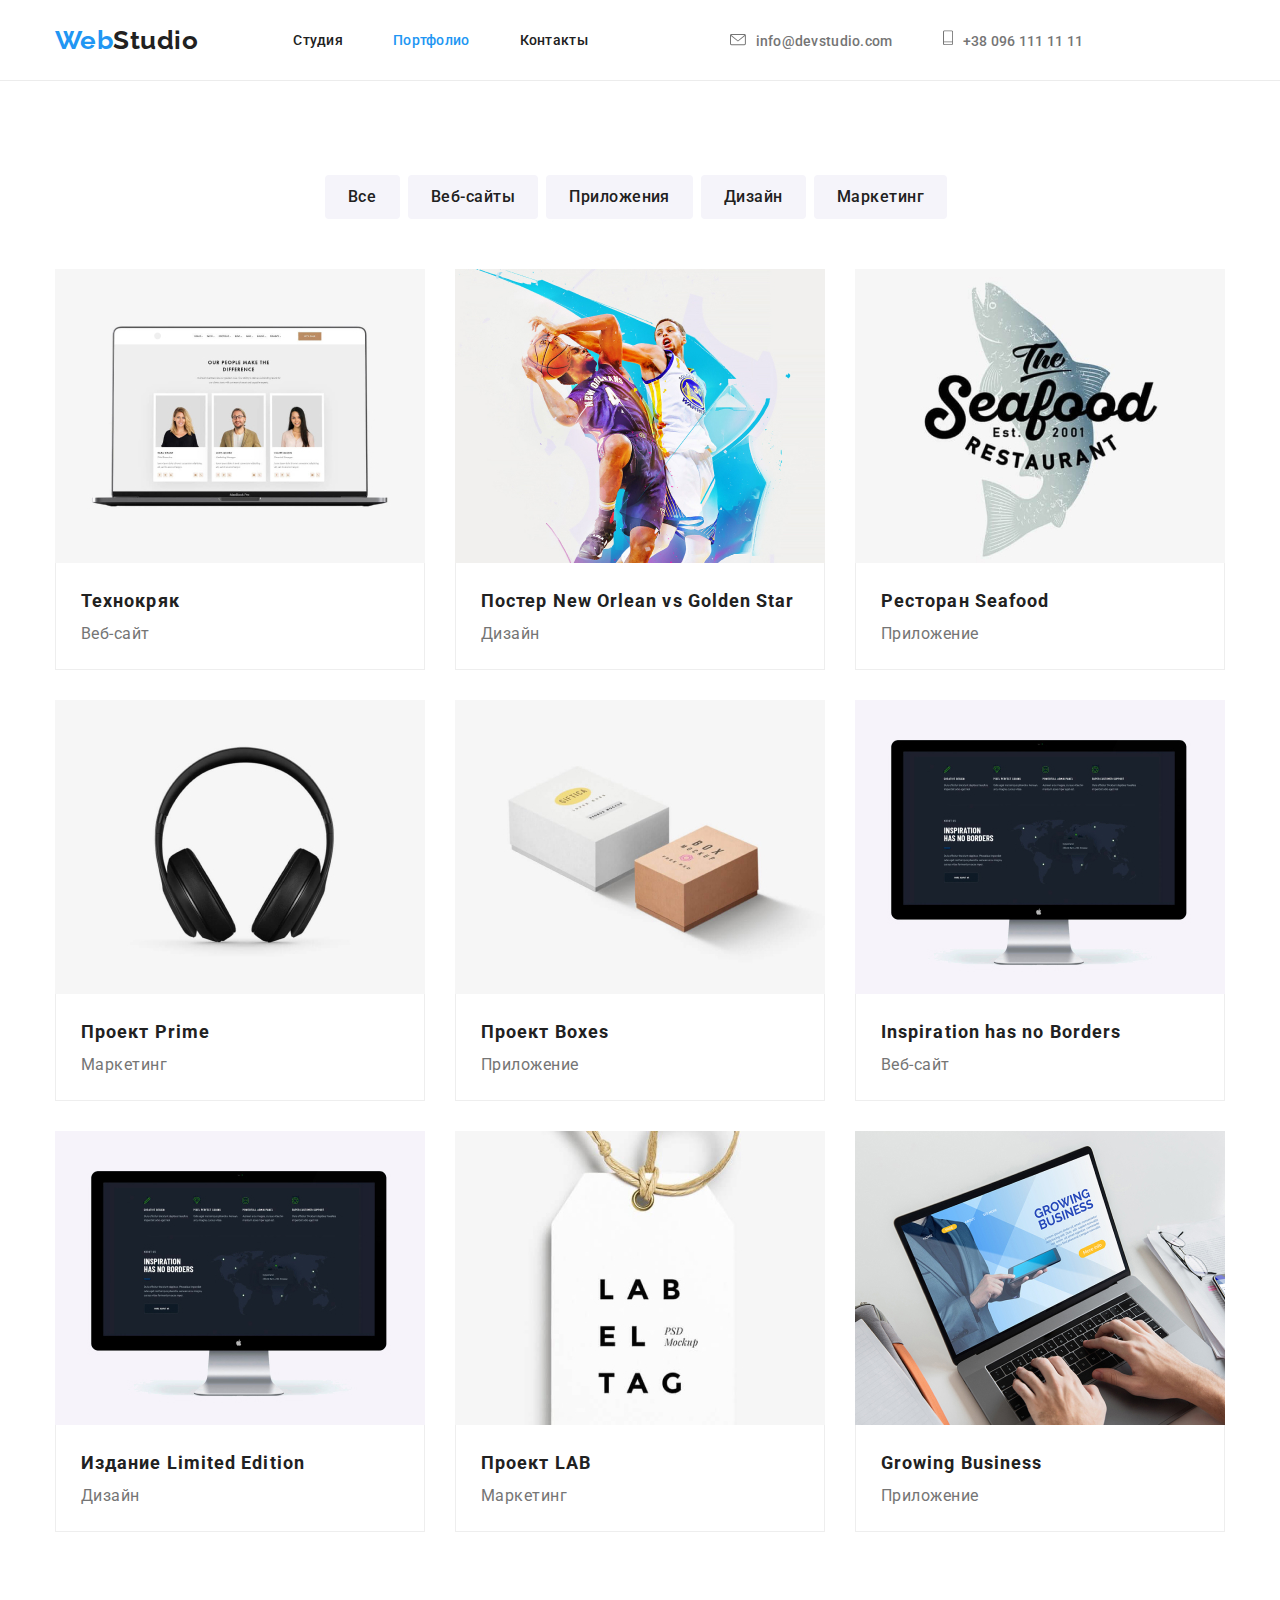
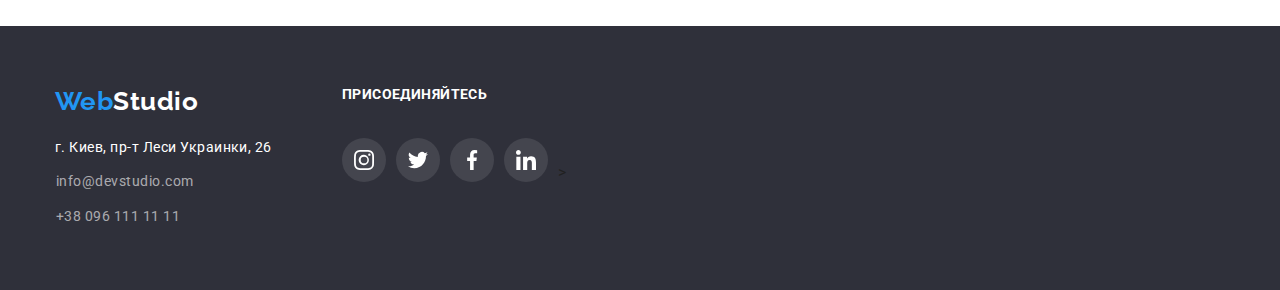
==== portfolio.html @ 65699861 "Copy with goit-markup-hw-04" ====
<!DOCTYPE html>
<html lang="ru">

<head>
    <meta charset="UTF-8" />
    <meta name="viewport" content="width=device-width, initial-scale=1.0" />
    <title>Портфолио</title>
    <link rel="preconnect" href="https://fonts.googleapis.com">
    <link rel="preconnect" href="https://fonts.gstatic.com" crossorigin>
    <link
        href="https://fonts.googleapis.com/css2?family=Raleway:wght@700&family=Roboto:wght@400;500;700;900&display=swap"
        rel="stylesheet">
    <link rel="stylesheet"
        href="https://cdnjs.cloudflare.com/ajax/libs/modern-normalize/1.1.0/modern-normalize.min.css">

    <link rel="stylesheet" href="./css/styles.css" />
</head>

<body>
    <!-- Шапка сайта -->
    <header class="page-header">
        <div class="container flex">


            <nav class="nav flex">
                <a href="./index.html" class="top-logo logo">
                    <span class="accent">Web</span>Studio
                </a>

                <ul class="site-nav list">
                    <li><a href="./index.html" class="link">Студия</a></li>

                    <li><a href="./portfolio.html" class="link current">Портфолио</a></li>
                    <li><a href="" class="link">Контакты</a></li>
                </ul>
            </nav>

            <ul class="telephone-maill-header list">

                <li> <a href="mailto:info@devstudio.com" class="button2 "><svg class="link-icon2" width="16"
                            height="12">
                            <use href="./images/sprite.svg#icon-envelope"></use>
                        </svg>info@devstudio.com</a></li>
                <li><a href="tel:+380961111111" class="button2 "> <svg class="link-icon2" width="10" height="16">
                            <use href="./images/sprite.svg#icon-Vector"></use>
                        </svg>+38 096 111 11 11</a></li>
            </ul>
        </div>
    </header>



    <main class="section">

        <!-- **<h1>Список проектів портфоліо</h1>*** -->


        <section>
            <div class="container">

                <!-- Фільтр -->
                <ul class="filter flex list">


                    <li>
                        <button type="button" class="button secondary filter-shadow">Все</button>
                    </li>
                    <li>
                        <button type="button" class="button secondary filter-shadow">Веб-сайты</button>
                    </li>
                    <li>
                        <button type="button" class="button secondary filter-shadow">Приложения</button>
                    </li>
                    <li>
                        <button type="button" class="button secondary filter-shadow">Дизайн</button>
                    </li>
                    <li>
                        <button type="button" class="button secondary filter-shadow">Маркетинг</button>
                    </li>
                </ul>

                <!-- Проекти -->

                <ul class="projects list ">
                    <li class="projects-item projects-box-shadow">
                        <a href=""><img src="./images/portfolio/Tekhnokryak.jpg" alt="Проект нашей компании"
                                width="370" />
                            <div class="projects-item-description">
                                <h2>Технокряк</h2>
                                <p>Веб-сайт</p>
                            </div>
                        </a>
                    </li>
                    <li class="projects-item projects-box-shadow">
                        <a href=""><img src="./images/portfolio/Poster-New-Orlean-vs-Golden-Star.jpg"
                                alt="Проект нашей компании" width="370" />
                            <div class="projects-item-description">
                                <h2>Постер New Orlean vs Golden Star</h2>
                                <p>Дизайн</p>
                            </div>
                        </a>
                    </li>
                    <li class="projects-item projects-box-shadow">
                        <a href=""><img src="./images/portfolio/Restoran-Seafood.jpg" alt="Проект нашей компании"
                                width="370" />
                            <div class="projects-item-description">
                                <h2>Ресторан Seafood</h2>
                                <p>Приложение</p>
                            </div>
                        </a>
                    </li>
                    <li class="projects-item projects-box-shadow">
                        <a href=""><img src="./images/portfolio/Proekt-Prime.jpg" alt="Проект нашей компании"
                                width="370" />
                            <div class="projects-item-description">
                                <h2>Проект Prime</h2>
                                <p>Маркетинг</p>
                            </div>
                        </a>
                    </li>
                    <li class="projects-item projects-box-shadow">
                        <a href=""><img src="./images/portfolio/Proekt-Boxes.jpg" alt="Проект нашей компании"
                                width="370" />
                            <div class="projects-item-description">
                                <h2>Проект Boxes</h2>
                                <p>Приложение</p>
                            </div>
                        </a>
                    </li>
                    <li class="projects-item projects-box-shadow">
                        <a href=""><img src="./images/portfolio/Inspiration-has-no-Borders.jpg"
                                alt="Проект нашей компании" width="370" />
                            <div class="projects-item-description">
                                <h2>Inspiration has no Borders</h2>
                                <p>Веб-сайт</p>
                            </div>
                        </a>
                    </li>
                    <li class="projects-item projects-box-shadow">
                        <a href=""><img src="./images/portfolio/Inspiration-has-no-Borders.jpg"
                                alt="Проект нашей компании" width="370" />
                            <div class="projects-item-description">
                                <h2>Издание Limited Edition</h2>
                                <p>Дизайн</p>
                            </div>
                        </a>
                    </li>
                    <li class="projects-item projects-box-shadow">
                        <a href=""><img src="./images/portfolio/Proekt-LAB.jpg" alt="Проект нашей компании"
                                width="370" />
                            <div class="projects-item-description">
                                <h2>Проект LAB</h2>
                                <p>Маркетинг</p>
                            </div>
                        </a>
                    </li>
                    <li class="projects-item projects-box-shadow">
                        <a href=""><img src="./images/portfolio/Growing-Business.jpg" alt="Проект нашей компании"
                                width="370" />
                            <div class="projects-item-description">
                                <h2>Growing Business</h2>
                                <p>Приложение</p>
                            </div>
                        </a>
                    </li>
                </ul>
            </div>
        </section>

    </main>

    <!-- Футер -->

    <footer class="footer">

        <div class="container container-footer ">
            <div>
                <a href="./index.html" class="footer-logo logo">


                    <span class="accent">Web</span><span class="second-part">Studio</span>
                </a>

                <address class="address">
                    <p class="address-margin">г. Киев, пр-т Леси Украинки, 26</p>
                    <ul class="list">
                        <li class="address-margin"><a href="mailto:info@devstudio.com"
                                class="button">info@devstudio.com</a>
                        </li>
                        <li><a href="tel:+380961111111" class="button">+38 096 111 11 11</a></li>
                    </ul>
                </address>
            </div>



            <div class="container-footer2">
                <h3 class="social-h">ПРИСОЕДИНЯЙТЕСЬ</h3>



                <ul class="social-button list">

                    <li> <a href="#" class="social-block3"><svg class="social-links3">
                                <!--  width="44px" height="44px"-->

                                <use href="./images/sprite.svg#icon-instagram"></use>
                            </svg>
                        </a></li>
                    <li> <a href="#" class="social-block3"><svg class="social-links3">
                                <use href=" ./images/sprite.svg#icon-twitter"></use>
                            </svg>
                        </a></li>

                    <li> <a href="#" class="social-block3"><svg class="social-links3">
                                <use href=" ./images/sprite.svg#icon-facebook"></use>
                            </svg>
                        </a></li>
                    <li> <a href="#" class="social-block3"><svg class="social-links3">
                                <use href=" ./images/sprite.svg#icon-linkedin"></use>
                            </svg>
                        </a></li>>

                </ul>

            </div>


        </div>


    </footer>

</body>

</html>
---- css/styles.css ----
:root {
  --accent-color: #2196f3;
  --primary-white-color: #ffffff;
  --primary-text-color: #212121;
  --secondary-text-color: #757575;
  --title-text-color: #212121;
  --secondary-background-color: #2f303a;
  --special-background-color: #f5f4fa;
}





body {
  margin: 0;
  font-family: Roboto, sans-serif;
  background-color: var(--primary-white-color);
  color: var(--primary-text-color);
  letter-spacing: 0.03em;
}
h1,
h2,
h3,
h4,
h5,
h6,
p {
  margin-top: 0;
  margin-bottom: 0;
}
ul,
ol {
  margin-top: 0;
  margin-bottom: 0;
  padding-left: 0;
}
img {
  display: block;
}
/* ============== COMPONENTS ============== */
.container {
  width: 1200px;
  padding-left: 15px;
  padding-right: 15px;
  margin: 0 auto;
  box-sizing: border-box;

  
}
.container-footer{
  display: flex;

}
.container-footer2{
  margin-left: 70px;
}

.list {
  list-style: none;
  padding: 0;
}
.unvisible {
  color: var(--primary-white-color);
}
.flex {
  display: flex;
  flex-direction: row;
}

.no-margin.list {
  margin: 0;
}

.no-margin {
  margin: 0;
}
/* ============== END COMPONENTS ============== */

/* ============== BUTTONS ============== */
.button {
  cursor: pointer;
  color: var(--secondary-text-color);
  font-family: inherit;
  display: inline-block;
  text-align: center;
  border: 1px solid transparent;
}

.button.primary {
  color: var(--primary-white-color);
  background-color: var(--accent-color);
  font-family: inherit;
  font-weight: 700;
  font-size: 16px;
  line-height: 1.87;
  display: flex;
  align-items: center;
  letter-spacing: 0.06em;
  padding: 10px 32px;
  border-radius: 4px;
  margin: 0 auto;
}

.button.secondary {
  color: var(--primary-text-color);
  background-color: var(--special-background-color);

  
  font-family: inherit;
  font-weight: 500;
  font-size: 16px;
  line-height: 1.87;
  display: flex;
  align-items: center;
  padding: 6px 22px;
  letter-spacing: 0.03em;
  border-radius: 4px;
  min-width: 75px;
}

.button.secondary:hover,
.button.secondary:focus {
  color: var(--primary-white-color);
  background-color: var(--accent-color);
}

.button.primary:hover,
.button.primary:focus {
  color: var(--accent-color);
  background-color: var(--primary-white-color);
}
/* ============== END BUTTONS ============== */

/* ============== HEADER ============== */
.page-header {
  border-bottom: 1px solid #ececec;
}
/*
.page-header li {
  padding: 32px 0;
}*/

.top-logo {
  color: var(--title-text-color);
  font-family: Raleway;
  font-weight: 700;
  font-size: 26px;
  line-height: 1.17;
  text-decoration: none;
  margin: 0 95px 0 0;
  padding: 25px 0 25px 0;
  /* outline: 2px solid red; */
}

.logo .accent {
  color: var(--accent-color);
}
/* ============== NAVIGATION ============== */

.site-nav {
  display: flex;

  margin: auto 0;
}
.site-nav{ display:flex;}
.site-nav :not(:last-child){margin-right: 50px;}

.nav-menu{ display:flex;}
.nav-menu :not(:last-child){margin-right: 50px;}

.site-nav  {
  color: var(--accent-color);
}



.link{font-weight: 500;
  padding-top: 24px;
padding-bottom: 25px;
font-size: 14px;
  line-height: 1.14;
  letter-spacing: 0.02em;
  text-decoration: none;
  color: var(--primary-text-color);
}

.link2{font-weight: 500;
  padding-top: 24px;
padding-bottom: 25px;
font-size: 14px;
  line-height: 1.14;
  letter-spacing: 0.02em;
  
 
}

 .link:hover,
 .link:focus {
  color: var(--accent-color);
}


 .link.current {
  color: var(--accent-color);
}




/*!!!!!!!!!!!!!!!!!!!!!!!!*/
.telephone-maill-header {
  font-style: normal;
  font-weight: 500;
  font-size: 14px;
  line-height: 1.14;
  letter-spacing: 0.02em;
  display: flex;
  flex-direction: row;
  align-items: flex-end;
  margin-left: auto;
}

.telephone-maill-header .button {
  color: var(--secondary-text-color);
  text-decoration: none;
  
}
.telephone-maill-header{ display:flex;
  margin: auto ;
}

.telephone-maill-header :not(:last-child){margin-right: 50px;}


.telephone-maill-header .button:hover,
.telephone-maill-header .button:focus {
  color: var(--accent-color);

}

.button2{
    text-decoration: none; 
  
}
.button2:hover, .button2:focus {
  color: var(--accent-color);

}
.button2:hover  .link-icon2 {
 fill: #2196F3;
 
}
.button2:focus  .link-icon2 {
 fill: #2196F3;
 
}



.button2{
font-weight: 500;
padding-top: 24px;
padding-bottom: 25px;
font-size: 14px;
line-height: 16px;
letter-spacing: 0.02em;

color: #757575;

}

.button3{
/*font-weight: 500;*/
padding-top: 24px;
padding-bottom: 25px;}

/* ============== END NAVIGATION ============== */

/* ============== END HEADER ============== */

/* ============== HERO ============== */

.hero {
  background-color: var(--secondary-background-color);

 
  padding-bottom: 200px;
  padding-top: 200px;
  
  display: flex;
   align-items: center;
   text-align: center;
  justify-content: space-between;
justify-content: center;

  background-image:linear-gradient(rgba(47, 48, 58, 0.4),rgba(47, 48, 58, 0.4)), url(../images/1.png);
  
;
   max-width: 1600px;
  height: auto;
  

  margin: 0 auto;
  box-sizing: border-box;
}
.hero-title {
  color: var(--primary-white-color);
  font-weight: 900;
  font-size: 44px;
  line-height: 1.36;
  letter-spacing: 0.06em;
  text-transform: uppercase;
  /* margin: 0 auto; */
  margin-bottom: 30px;
}
.hero-content {
  margin: 0 auto;
  /*max-width: 700px;*/
  
}
/* ============== END HERO ============== */

/* ============== SECTION ============== */


.section {
  padding: 94px 0;
}
.section .title,
.section-special-first .title {
  color: var(--title-text-color);
  font-size: 14px;
  line-height: 1.14;
  text-transform: uppercase;
  margin-top: 0;
  margin-bottom: 10px;
}
.title{
  padding-top: 30px;
}

.section-main-title {
  color: var(--title-text-color);
  font-size: 36px;
  line-height: 1.17;
  text-align: center;
  margin-top: 0;
  margin-bottom: 50px;
}


.section-special-first {
  padding: 94px 0 47px 0;
}

.section-special-second {

    /* padding: 47px 0 0px 0; */
    padding-top: 94px;
    padding-bottom: 94px;

}

/* ============== END SECTION ============== */

/* ============== FEATURES ============== */

.feature-list .text {
  color: var(--secondary-text-color);
  font-size: 14px;
  line-height: 1.71;
}

.feature-list {
  text-align: left;
  display: inline-block;
  display: flex;
  margin-left: -30px;
  margin-top: -30px;
}

.feature-list-item {
  margin-top: 30px;
  margin-left: 30px;
  /*flex-basis: calc((100% - 120px) / 4);*/
   width: 270px; 
   
}

/* ============== END FEATURES ============== */

/* ============== SERVICES ============== */

.services-list {
  display: inline-block;
  display: flex;
  flex-direction: row;
  flex-wrap: wrap;
  margin-left: -30px;
  margin-top: -30px;
}

.services-list-item {
  margin-left: 30px;
  margin-top: 30px;
  flex-basis: calc((100% - 90px) / 3);
}


/* ============== END SERVICES ============== */

/* ============== EMPLOYEES ============== */
.employees {
  background-color: var(--special-background-color);
  text-align: center;
  background: #E5E5E5;
}
.background-partners{ background: #fff;

}
.employees-list {
  /* margin: 0; */
  display: inline-block;
  display: flex;
  flex-direction: row;
  flex-wrap: wrap;
  margin-left: -30px;
  margin-top: -30px;
}

.employees-item {
  background-color: #fff;
  margin: 0;
  display: inline-block;
  margin-left: 30px;
  margin-top: 30px;
  /*flex-basis: calc((100% - 120px) / 4);*/
  box-shadow: 0px 1px 3px rgba(0, 0, 0, 0.12), 0px 1px 1px rgba(0, 0, 0, 0.14),
    0px 2px 1px rgba(0, 0, 0, 0.2);
  border-radius: 0px 0px 4px 4px;
}

.employees-item-description {
 padding-top: 30px;
 padding-bottom: 30px;
 

}


.employees-item h3 {
  color: var(--title-text-color);
  font-weight: 500;
  font-size: 16px;
  line-height: 1.2;
  margin: 0 auto 10px auto;
}

.employees-item p {
  color: var(--secondary-text-color);
  font-size: 16px;
  line-height: 1.2;
  margin: 0;
}


/* ============== END EMPLOYEES ============== */

/* ============== PORTFOLIO PROJECTS ============== */



.filter {
  align-items: center;
  margin: 0 auto 50px 0;
  display: flex;
  flex-direction: reverse;
  justify-content: center;
}

.filter .button {
  margin-right: 8px;
}
.filter-shadow:hover, .filter-shadow:focus{
  box-shadow: 0px 3px 1px rgba(0, 0, 0, 0.1), 0px 1px 2px rgba(0, 0, 0, 0.08), 0px 2px 2px rgba(0, 0, 0, 0.12);
}

.projects a {
  text-decoration: none;
  color: var(--title-text-color);
}

.projects h2 {
  font-size: 18px;
  line-height: 2;
  letter-spacing: 0.06em;
}

.projects p {
  color: var(--secondary-text-color);
  font-size: 16px;
  line-height: 1.87;
}

.projects {
  display: flex;
  flex-direction: row;
  flex-wrap: wrap;
  margin-left: -30px;
  margin-top: -30px;
}
.projects-box-shadow:hover{
  box-shadow: 0px 1px 1px rgba(0, 0, 0, 0.12), 0px 4px 4px rgba(0, 0, 0, 0.06), 1px 4px 6px rgba(0, 0, 0, 0.16);
}


.projects-item {
  margin-left: 30px;
  margin-top: 30px;
  flex-basis: calc((100% - 90px) / 3);
  /* align-content: space-between; */
}

.projects-item-description {
  border: 1px solid #eeeeee;
  border-top: none;
  padding: 20px 25px;
}

.projects-item-description p,
h2 {
  margin: 0;
}

/* ============== END PORTFOLIO PROJECTS ============== */

/* ============== FOOTER ============== */

.footer {
  background-color: var(--secondary-background-color);
  padding: 60px 0;
}

.footer-logo {
  color: var(--title-text-color);
  font-family: Raleway;
  font-weight: 700;
  font-size: 26px;
  line-height: 1.17;
  text-decoration: none;
  display: inline-block;
  margin-bottom: 20px;
}

.logo .second-part {
  color: var(--primary-white-color);
}
/* ============== CONTACT INFORMATION ============== */

.address {
  color: var(--primary-white-color);
  font-style: normal;
  font-size: 14px;
  line-height: 1.71;
  text-decoration: none;
}

.address .button {
  color: rgba(255, 255, 255, 0.6);
  text-decoration: none;
}

.address .button:hover,
.address .button:focus {
  color: var(--accent-color);
}

.address-margin {
  margin-bottom: 9px;
}
/* ============== END CONTACT INFORMATION ============== */

/* ============== END FOOTER ============== */

/*va1*/
.lnk-s{
  width: 44px;
  height: 44px;
   margin-right: 10px;
 /*ФОН*/
  --color1: rgba(255, 255, 255, 0.1);
  /*КОЛІР ЕЛЕМЕНТІ*/
  --color2: #AFB1B8;
}
.lnk-s:hover{
--color1:red;/*  var(--accent-color) */
--color2: #fff;
}
.lnk-s:focus-within{
--color1:red;/*  var(--accent-color) */
--color2: #fff;
}
/**/
/*var2*//*Співробітники компанії кнопки соцмереж*/
.social-block2 {
  display: flex;
  display: block;

  border-radius: 50%;
  
}
.social-block2:focus, .social-block2:hover  {
  --color1: black;
  background-color: #2196F3;
  --color2: #fff;
}

.social-links2 {
  width: 44px;
  height: 44px;
  --color1: none;
}
/*
.social-links2:hover {
  --color1: #2196F3;
  --color2: #fff;
}*/
/*.social-links2:focus {
  --color1: #2196F3;
  --color2: #fff;
  border: 44px;
  border-radius: 50%;
  background-color: #2196f3;
 
}

.button.primary:hover,
.button.primary:focus {
  color: var(--accent-color);
  background-color: var(--primary-white-color);
}
*/




/**var3**/
/*Футер кнопки соцмереж*/
/*
.social-block3 {
    display: flex;
    border-radius: 50%;
    
    background: rgba(255, 255, 255, 0.1);
    margin-right: 10px;
}
.social-block3:focus, .social-block3:hover  {
 
  background-color: black;
  --color2: #fff;
}



.social-links3 {
  width: 44px;
  height: 44px;
  --color1: none;
  --color2: #fff;
}
.social-links3:focus {
  --color1:  #2196F3;
  --color2: #fff;
 
}
.social-links3:hover{
  --color1:  #2196F3;
  --color2: #fff;
  
}*/
.social-block3 {
  display: flex;
  /*display: block;*/
background: rgba(255, 255, 255, 0.1);
  border-radius: 50%;
  margin-right: 10px;
   --color2: #fff;
}
.social-block3:focus {
  
  background-color: #2196F3;
  --color2: #fff;
}
.social-block3:hover {
  
  background-color: #2196F3;
  --color2: #fff;
}

.social-links3 {
  width: 44px;
  height: 44px;
  --color1: none;
}



/**/



/*SVG*/
.link-icon {

width: 44px;
  height: 44px;
 background-color: none;
  margin-right: 10px;
 /*ФОН*/
  --color1: rgba(255, 255, 255, 0.1);
  /*КОЛІР ЕЛЕМЕНТІ*/
  --color2: #AFB1B8;
  
}
.link-icon:hover{
    --color1:red;/*  var(--accent-color) */
  --color2: #fff;
}

.link-icon:focus{
    --color1: black;/*var(--accent-color)*/
  --color2: #fff;
  width: 44px;
  height: 44px;
  /*border-radius: 50%;*/
  outline:none;

}

.link-icon2{
  fill: #757575;
  margin-right: 10px;
}
.link-icon2:hover, 
.link-icon2:focus{
fill: #2196F3;

}





  .link-icon-button{
  background-color: none;

  margin-right: 10px;
  width: 44px;
  height: 44px;
  --color1: rgba(255, 255, 255, 0.1);
  --color2: #fff;}

  .link-icon-button:hover, .link-icon-button:focus {
    --color1: var(--accent-color);
  --color2: #fff;}

.client-icon{
 
 /* width:106px ;
  height:60px ;*/
 /*padding:92px 170px ;*/

  border: 1px solid #AFB1B8;
box-sizing: border-box;}



.invisible-icon{
  background: #F5F4FA;
border-radius: 4px;
justify-content: center;}

.invisible-icon2{
   background: #F5F4FA;
   width: 270px;
height: 120px;
background: #F5F4FA;
border-radius: 4px;
display: flex;
   align-items: center;
  justify-content: space-between;
justify-content: center;


}
.client{
   list-style: none;
  
display: flex;
justify-content: center;
/*padding-left: 16px;
padding-right: 16px;
padding-top: 32px;
padding-bottom: 32px;
border: 1px solid #2196F3;
box-sizing: border-box;
border-radius: 4px;*/
padding-top: 0px;

}


.client :not(:last-child){margin-right: 30px;}

/*.client :hover{
  fill: #2196F3;
  
}*/
.client-logo{
list-style: none;
  width: 170px;
height: 92px;

border: 1px solid #AFB1B8;
box-sizing: border-box;
border-radius: 4px;
display: flex;
align-items: center;
justify-content: space-between;
justify-content: center;
cursor: pointer;
}

.client-logo:focus, .client-logo:hover {
 fill: #2196F3;
 border: 1px solid;
 border-color:  #2196F3;
}  




.client-logo  .client-icon:hover{
 fill: #2196F3;
 
}

.client-logo  .client-icon:focus{
 fill: #2196F3;
 
}/**/


.client-icon:hover, .client-logo:hover{
 fill: #2196F3;
 
}

/*.social-block2:focus, .social-block2:hover  {
  --color1: black;
  background-color: #2196F3;
  --color2: #fff;
}*/


.client-logo:focus,  .client-icon:focus{
 fill: #2196F3;
 
}
.client-logo:hover  .client-icon{
 fill: #2196F3;
 
}

.client-logo:focus  .client-icon{
 fill: #2196F3;
 
}


.client-icon:focus, .client-icon:hover {
 fill: #2196F3;
 border: 1px solid;
 border-color:  #2196F3;}




.client-logo:hover   {
 
 
  
}



.client-icon{
  display: flex;
  align-items: center;
  justify-content: center;
  fill: #AFB1B8;
 




max-width: 106px;
max-height: 60px;
min-height:60px; ;
min-width: 106px;

}
.client-icon:focus {
  border: 1px solid;
 border-color:   #2196F3;}



.client-icon :not(:last-child ){margin-right: 30px;}

.social-button {
  font-style: normal;
  
  /*font-size: 14px;
  line-height: 1.14;
  letter-spacing: 0.02em;*/
  display: flex;
  flex-direction: row;
  align-items: flex-end;
  
  
}

.social-h{
  font-family: Roboto;
font-weight: bold;
font-size: 14px;
line-height: 16px;
letter-spacing: 0.03em;
text-transform: uppercase;
text-align:start;
margin-bottom: 36px;

color: #FFFFFF;
}

.social-color{
  fill: red;
}

.social-centr{
display: flex;
justify-content: center;
padding-top: 16px;
}

.client-icon{
  border: 0;
}
  /*SVG  END*/

  .client-logo:focus, .client-logo:hover,{
background-color: #2196F3;
border: dashed red;
}
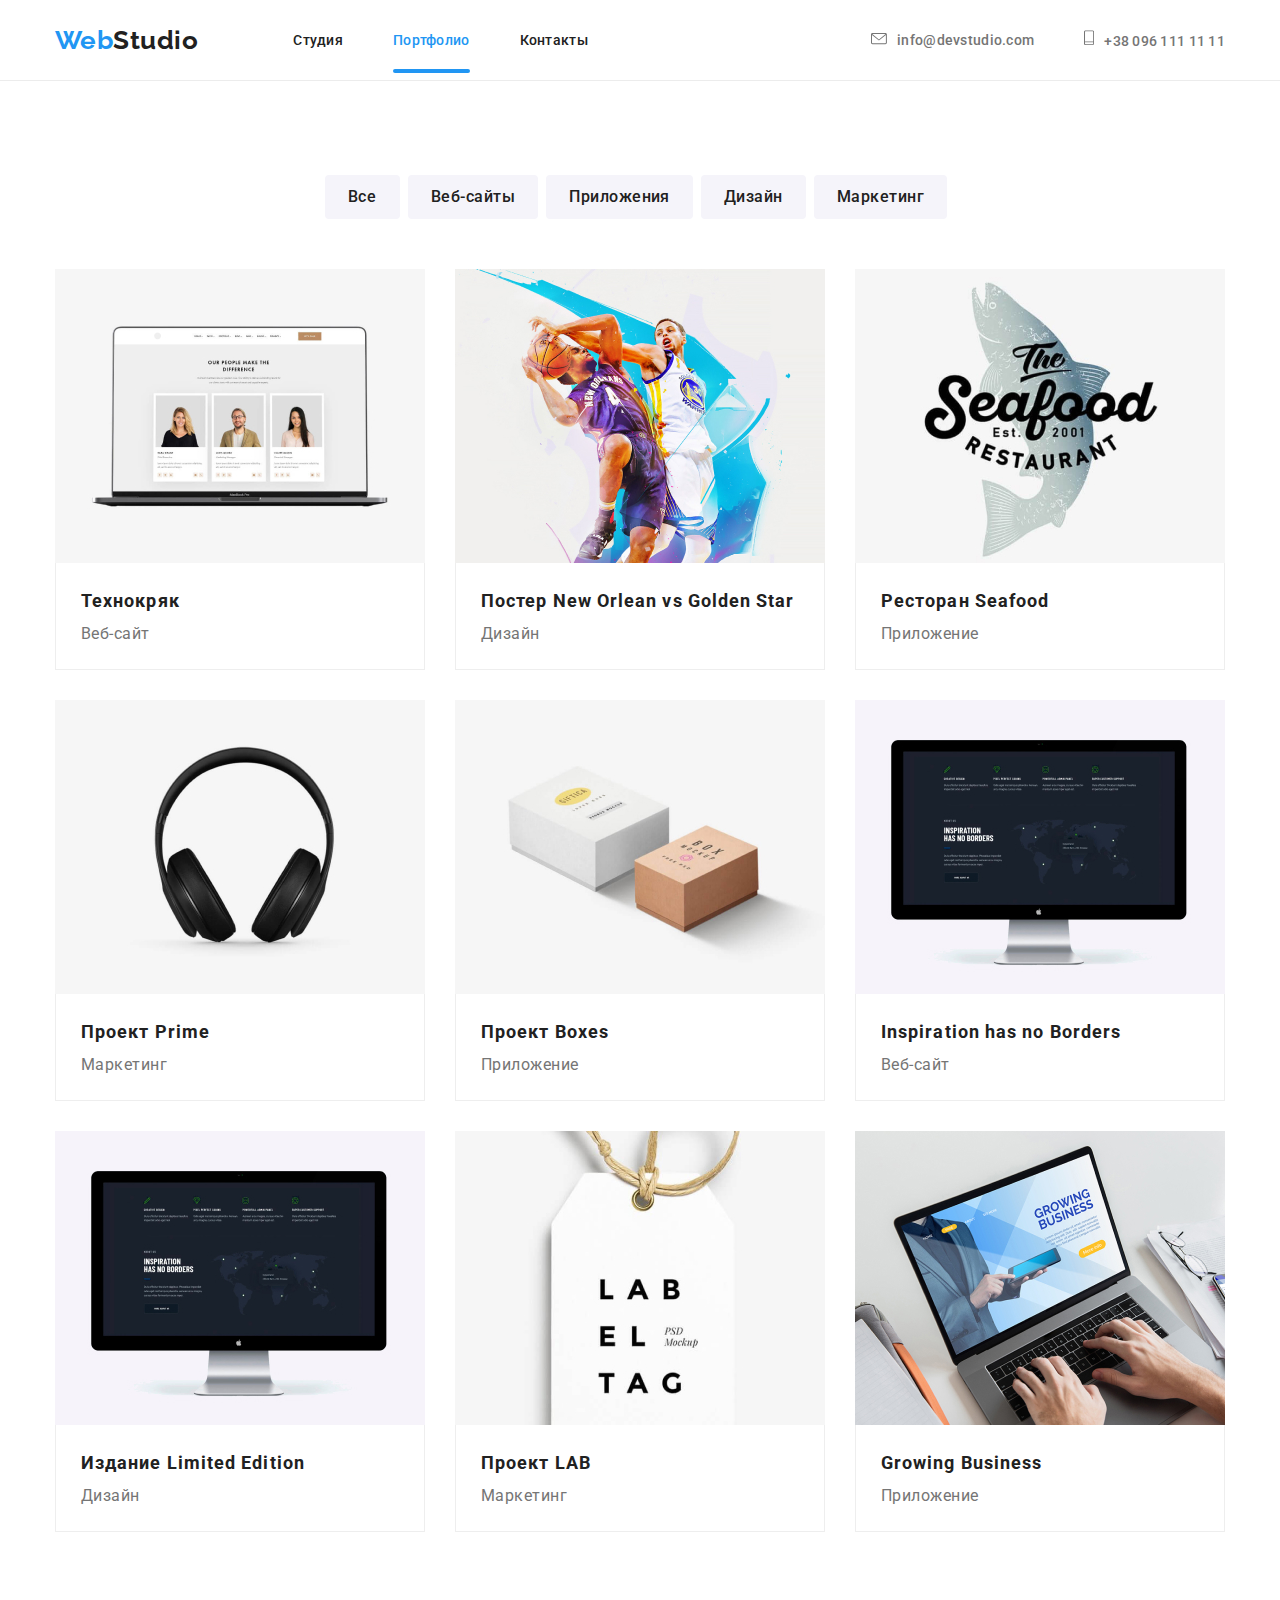
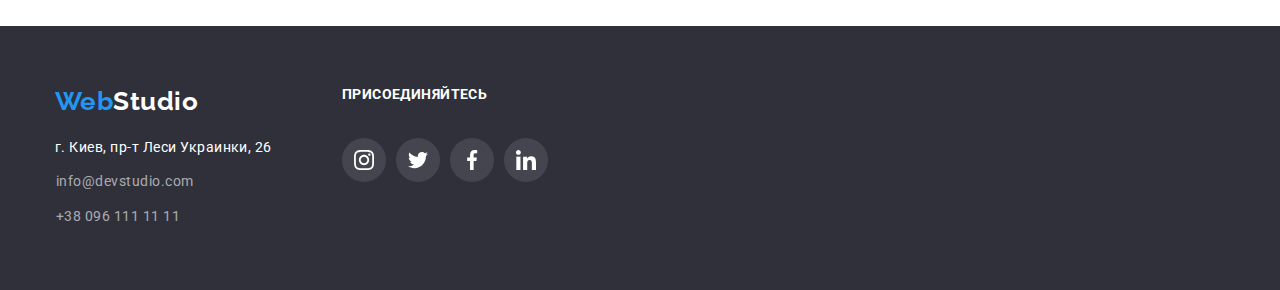
==== commit 8f169391: "Add files via upload" ====
--- a/portfolio.html
+++ b/portfolio.html
@@ -17,9 +17,13 @@
 </head>
 
 <body>
-    <!-- Шапка сайта -->
-    <header class="page-header">
-        <div class="container flex">
+ 
+    
+
+      <!-- Шапка сайта -->
+      <header class="page-header">
+
+        <div class="container container-flex">
 
 
             <nav class="nav flex">
@@ -35,7 +39,10 @@
                 </ul>
             </nav>
 
-            <ul class="telephone-maill-header list">
+
+
+
+            <ul class="telephone-maill-header list flex">
 
                 <li> <a href="mailto:info@devstudio.com" class="button2 "><svg class="link-icon2" width="16"
                             height="12">
@@ -46,7 +53,10 @@
                         </svg>+38 096 111 11 11</a></li>
             </ul>
         </div>
+
     </header>
+
+ 
 
 
 
@@ -83,13 +93,19 @@
 
                 <ul class="projects list ">
                     <li class="projects-item projects-box-shadow">
-                        <a href=""><img src="./images/portfolio/Tekhnokryak.jpg" alt="Проект нашей компании"
-                                width="370" />
-                            <div class="projects-item-description">
+                        <div>
+                            <a href=""><img src="./images/portfolio/Tekhnokryak.jpg" alt="Проект нашей компании"
+                                width="370" />
+                                
+                                <p class="project-text">Технокряк это современная площадка распространения коронавируса. Компании используют эту платформу для цифрового шпионажа и атак на защищённые сервера конкурентов.</p>
+                            </div>
+                                 <div class="projects-item-description">
+                                
                                 <h2>Технокряк</h2>
-                                <p>Веб-сайт</p>
-                            </div>
-                        </a>
+                                <p>Веб-сайт</p></div>
+                                
+                        </a>
+                        
                     </li>
                     <li class="projects-item projects-box-shadow">
                         <a href=""><img src="./images/portfolio/Poster-New-Orlean-vs-Golden-Star.jpg"
@@ -169,67 +185,67 @@
 
     </main>
 
-    <!-- Футер -->
-
-    <footer class="footer">
-
-        <div class="container container-footer ">
-            <div>
-                <a href="./index.html" class="footer-logo logo">
-
-
-                    <span class="accent">Web</span><span class="second-part">Studio</span>
-                </a>
-
-                <address class="address">
-                    <p class="address-margin">г. Киев, пр-т Леси Украинки, 26</p>
-                    <ul class="list">
-                        <li class="address-margin"><a href="mailto:info@devstudio.com"
-                                class="button">info@devstudio.com</a>
-                        </li>
-                        <li><a href="tel:+380961111111" class="button">+38 096 111 11 11</a></li>
-                    </ul>
-                </address>
-            </div>
-
-
-
-            <div class="container-footer2">
-                <h3 class="social-h">ПРИСОЕДИНЯЙТЕСЬ</h3>
-
-
-
-                <ul class="social-button list">
-
-                    <li> <a href="#" class="social-block3"><svg class="social-links3">
-                                <!--  width="44px" height="44px"-->
-
-                                <use href="./images/sprite.svg#icon-instagram"></use>
-                            </svg>
-                        </a></li>
-                    <li> <a href="#" class="social-block3"><svg class="social-links3">
-                                <use href=" ./images/sprite.svg#icon-twitter"></use>
-                            </svg>
-                        </a></li>
-
-                    <li> <a href="#" class="social-block3"><svg class="social-links3">
-                                <use href=" ./images/sprite.svg#icon-facebook"></use>
-                            </svg>
-                        </a></li>
-                    <li> <a href="#" class="social-block3"><svg class="social-links3">
-                                <use href=" ./images/sprite.svg#icon-linkedin"></use>
-                            </svg>
-                        </a></li>>
-
-                </ul>
-
-            </div>
-
-
+ <!-- Футер -->
+
+ <footer class="footer">
+
+    <div class="container container-footer ">
+        <div>
+            <a href="./index.html" class="footer-logo logo">
+
+
+                <span class="accent">Web</span><span class="second-part">Studio</span>
+            </a>
+
+            <address class="address">
+                <p class="address-margin">г. Киев, пр-т Леси Украинки, 26</p>
+                <ul class="list">
+                    <li class="address-margin"><a href="mailto:info@devstudio.com"
+                            class="button">info@devstudio.com</a>
+                    </li>
+                    <li><a href="tel:+380961111111" class="button">+38 096 111 11 11</a></li>
+                </ul>
+            </address>
         </div>
 
 
-    </footer>
+
+        <div class="container-footer2">
+            <h3 class="social-h">ПРИСОЕДИНЯЙТЕСЬ</h3>
+
+
+
+            <ul class="social-button list">
+
+                <li> <a href="#" class="social-block3"><svg class="social-links3">
+                            <!--  width="44px" height="44px"-->
+
+                            <use href="./images/svg/sprite.svg#instagram"></use>
+                        </svg>
+                    </a></li>
+                <li> <a href="#" class="social-block3"><svg class="social-links3">
+                            <use href="./images/svg/sprite.svg#twitter"></use>
+                        </svg>
+                    </a></li>
+
+                <li> <a href="#" class="social-block3"><svg class="social-links3">
+                            <use href="./images/svg/sprite.svg#facebook"></use>
+                        </svg>
+                    </a></li>
+                <li> <a href="#" class="social-block3"><svg class="social-links3">
+                            <use href="./images/svg/sprite.svg#linkedin"></use>
+                        </svg>
+                    </a></li>
+
+            </ul>
+
+        </div>
+
+
+    </div>
+
+
+</footer>
 
 </body>
 
--- a/css/styles.css
+++ b/css/styles.css
@@ -133,11 +133,12 @@
 /* ============== END BUTTONS ============== */
 
 /* ============== HEADER ============== */
+
 .page-header {
   border-bottom: 1px solid #ececec;
 }
-/*
-.page-header li {
+
+/*.page-header li {
   padding: 32px 0;
 }*/
 
@@ -204,6 +205,23 @@
  .link.current {
   color: var(--accent-color);
 }
+.current{
+  position: relative;
+}
+.current::after{
+content: "";
+display: block;
+position: absolute;
+left: 0;
+bottom: 0;
+width: 100%;
+height: 4px;
+background: #2196F3;
+border-radius: 2px;
+/*margin-top: 32px;
+margin-bottom: 0;*/
+
+}
 
 
 
@@ -216,9 +234,10 @@
   line-height: 1.14;
   letter-spacing: 0.02em;
   display: flex;
-  flex-direction: row;
-  align-items: flex-end;
-  margin-left: auto;
+ /* flex-direction: row;*/
+  align-items: center;
+  margin: left;
+  /*margin-left: auto;*/
 }
 
 .telephone-maill-header .button {
@@ -226,8 +245,7 @@
   text-decoration: none;
   
 }
-.telephone-maill-header{ display:flex;
-  margin: auto ;
+.telephone-maill-header{
 }
 
 .telephone-maill-header :not(:last-child){margin-right: 50px;}
@@ -274,6 +292,14 @@
 /*font-weight: 500;*/
 padding-top: 24px;
 padding-bottom: 25px;}
+
+.container-flex{
+ display: block;
+ display: flex;
+  align-items: center;
+  justify-content: space-between;
+  
+}
 
 /* ============== END NAVIGATION ============== */
 
@@ -407,6 +433,29 @@
   flex-basis: calc((100% - 90px) / 3);
 }
 
+.services-text{
+ 
+  
+  /*display: flex;height: 70px;
+  */
+  transform: translate();
+  position: relative;
+  top: -70px;
+  padding-top: 27px;
+  padding-bottom: 27px; 
+  background-color: rgba(47, 48, 58, 0.8);
+
+  font-family: Roboto;
+font-style: normal;
+font-weight: bold;
+font-size: 14px;
+line-height: 16px;
+text-align: center;
+letter-spacing: 0.03em;
+text-transform: uppercase;
+
+color: #FFFFFF;
+}
 
 /* ============== END SERVICES ============== */
 
@@ -414,7 +463,8 @@
 .employees {
   background-color: var(--special-background-color);
   text-align: center;
-  background: #E5E5E5;
+  background: #F5F4FA;
+;
 }
 .background-partners{ background: #fff;
 
@@ -533,6 +583,65 @@
   margin: 0;
 }
 
+.project-text{
+transform: translateY(0%);
+opacity: 0;
+  transition: transform 250ms cubic-bezier(0.4, 0, 0.2, 1),
+    opacity 250ms cubic-bezier(0.4, 0, 0.2, 1);
+
+width:370px;
+height: 294px;
+padding: 64px;
+padding-left: 24px;
+padding-right: 24px;
+background: rgba(33, 150, 243, 0.9);
+ 
+font-family: Roboto;
+font-style: normal;
+font-weight: normal;
+font-size: 18px;
+line-height: 28px;
+/* or 156% */
+
+letter-spacing: 0.03em;
+
+color: #FFFFFF;
+}
+
+.project-text:hover{
+  transform: translateY(-100%);
+  opacity: 1;
+}
+
+/*
+.project-text::before{
+  display: inline-block;
+  content: " ";
+
+  transform: translateY(10%);
+  width:370px;
+height: 294px;
+padding: 64px;
+padding-left: 24px;
+padding-right: 24px;
+background: rgba(33, 150, 243, 0.9);
+  font-family: Roboto;
+font-style: normal;
+font-weight: normal;
+font-size: 18px;
+line-height: 28px;
+
+visibility: hidden;
+
+letter-spacing: 0.03em;
+content: #fff;
+}*/
+.project-text{
+  position: absolute;}
+  /*.projects-box-shadow:hover .project-text::before{
+    opacity: 1;}*/
+
+
 /* ============== END PORTFOLIO PROJECTS ============== */
 
 /* ============== FOOTER ============== */
@@ -614,13 +723,50 @@
   --color1: black;
   background-color: #2196F3;
   --color2: #fff;
-}
-
+   width: 44px;
+  height: 44px;
+}
+/***********************************************/
+
+.social-block2 {
+  display: flex;
+  /*display: block;*/
+  width: 44px;
+  height: 44px;
+  border-radius: 50%;
+  margin-right: 10px;
+   --color2:  #AFB1B8;
+;
+}
+.social-block2:focus {
+  
+  background-color: #2196F3;
+  --color2: #fff;
+}
+.social-block2:hover {
+  
+  background-color: #2196F3;
+  --color2: #fff;
+}
+
+.social-links2 {
+  display: flex;
+    margin: auto;
+  
+  width: 20px;
+  height: 20px;
+  --color1: none;
+}
+
+
+/*
 .social-links2 {
   width: 44px;
   height: 44px;
   --color1: none;
-}
+  margin-right: 10px;
+  
+}***************************************************************************************/
 /*
 .social-links2:hover {
   --color1: #2196F3;
@@ -683,24 +829,30 @@
   display: flex;
   /*display: block;*/
 background: rgba(255, 255, 255, 0.1);
-  border-radius: 50%;
-  margin-right: 10px;
-   --color2: #fff;
-}
-.social-block3:focus {
-  
-  background-color: #2196F3;
-  --color2: #fff;
-}
-.social-block3:hover {
-  
-  background-color: #2196F3;
-  --color2: #fff;
-}
-
-.social-links3 {
   width: 44px;
   height: 44px;
+border-radius: 50%;
+
+  margin-right: 10px;
+   fill: #fff;
+}
+.social-block3:focus {
+  
+  background-color: #2196F3;
+  --color2: #fff;
+}
+.social-block3:hover {
+  
+  background-color: #2196F3;
+  --color2: #fff;
+}
+
+.social-links3 {
+  /**/display: flex;
+    margin: auto;
+  
+  width: 20px;
+  height: 20px;
   --color1: none;
 }
 
@@ -952,7 +1104,7 @@
 .social-centr{
 display: flex;
 justify-content: center;
-padding-top: 16px;
+margin-top: 16px;
 }
 
 .client-icon{
@@ -964,3 +1116,7 @@
 background-color: #2196F3;
 border: dashed red;
 }
+
+/**/
+
+/*********************/
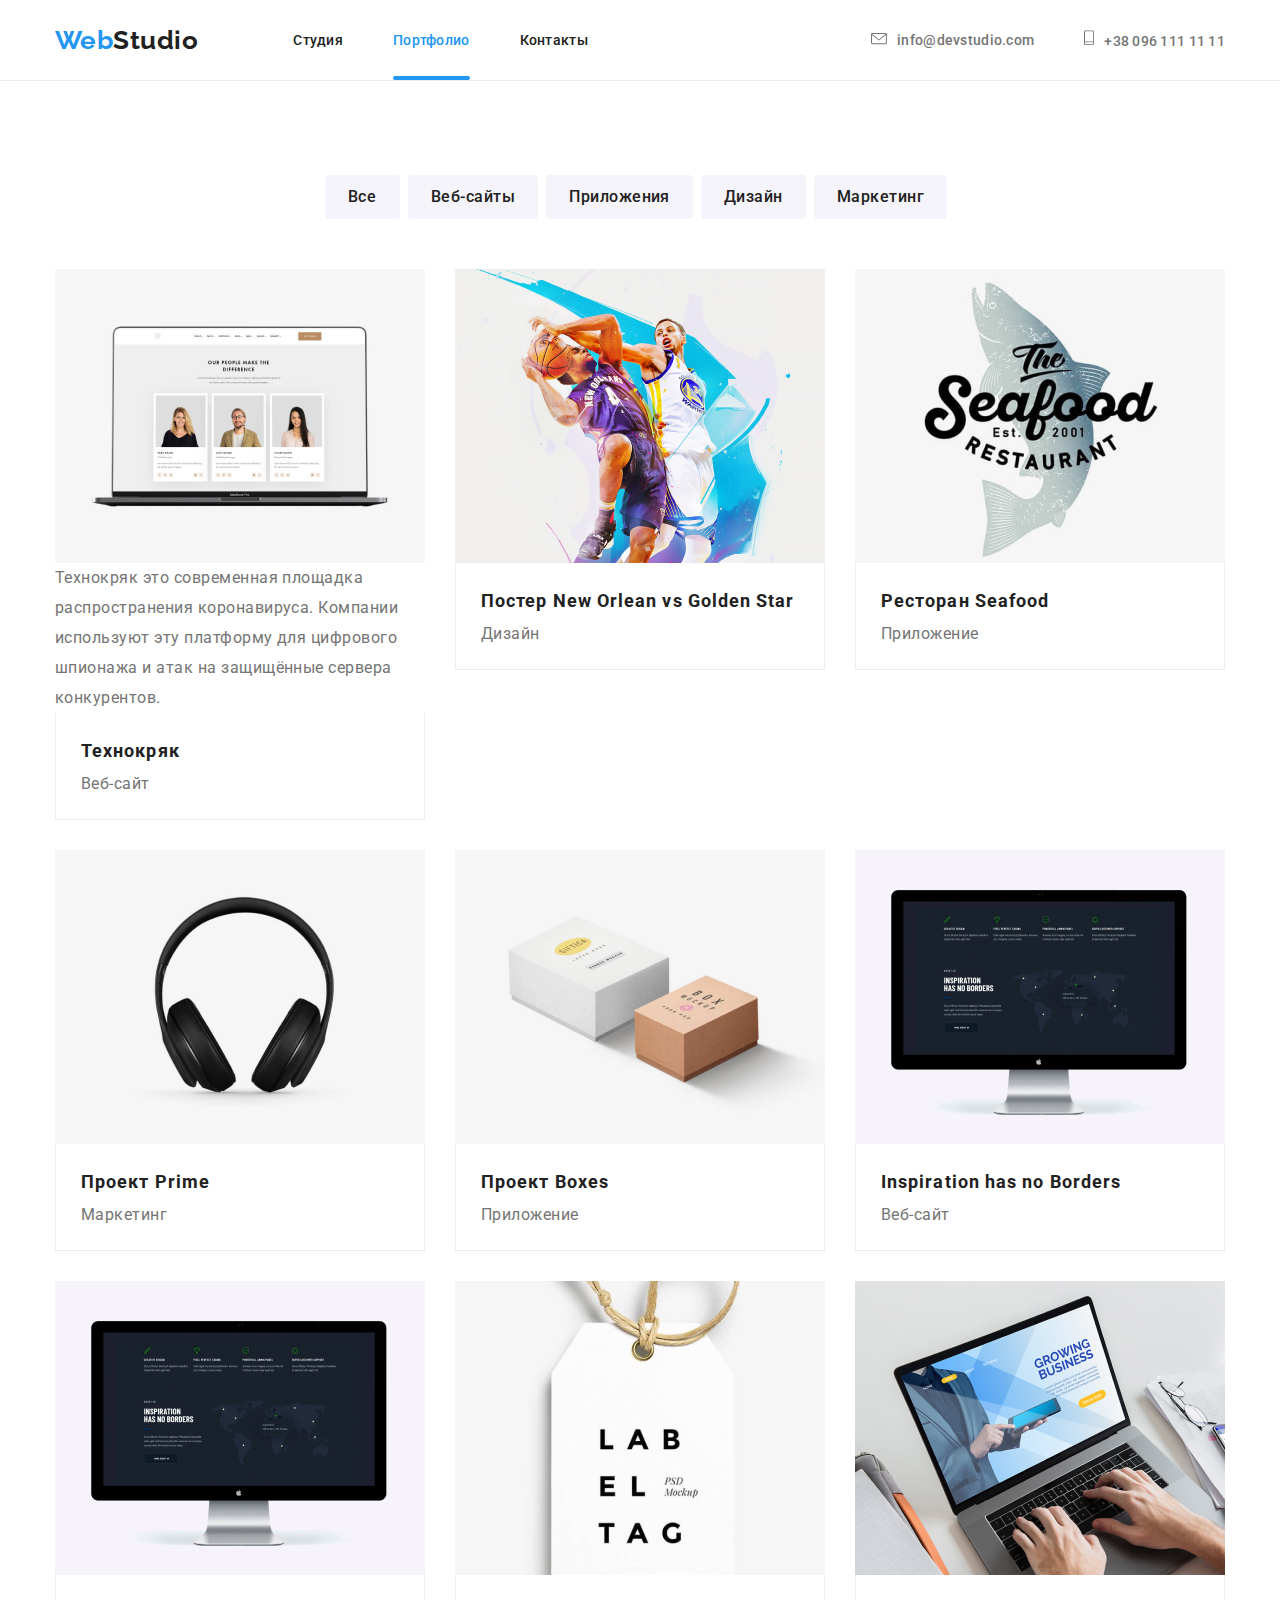
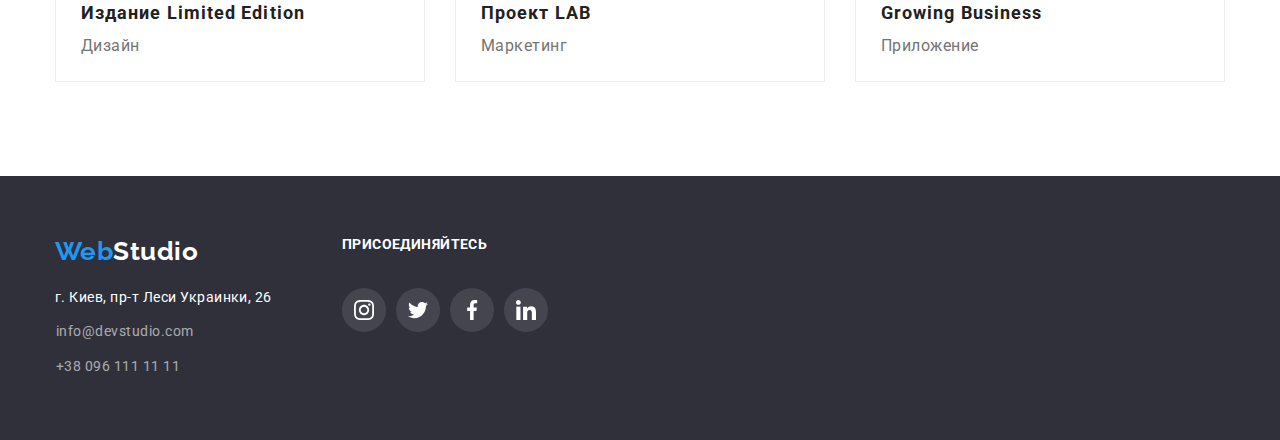
==== commit aa8123a0: "Add files via upload" ====
--- a/portfolio.html
+++ b/portfolio.html
@@ -17,11 +17,11 @@
 </head>
 
 <body>
- 
-    
-
-      <!-- Шапка сайта -->
-      <header class="page-header">
+
+
+
+    <!-- Шапка сайта -->
+    <header class="page-header">
 
         <div class="container container-flex">
 
@@ -56,7 +56,7 @@
 
     </header>
 
- 
+
 
 
 
@@ -88,6 +88,7 @@
                         <button type="button" class="button secondary filter-shadow">Маркетинг</button>
                     </li>
                 </ul>
+                </ul>
 
                 <!-- Проекти -->
 
@@ -95,17 +96,20 @@
                     <li class="projects-item projects-box-shadow">
                         <div>
                             <a href=""><img src="./images/portfolio/Tekhnokryak.jpg" alt="Проект нашей компании"
-                                width="370" />
-                                
-                                <p class="project-text">Технокряк это современная площадка распространения коронавируса. Компании используют эту платформу для цифрового шпионажа и атак на защищённые сервера конкурентов.</p>
-                            </div>
-                                 <div class="projects-item-description">
-                                
-                                <h2>Технокряк</h2>
-                                <p>Веб-сайт</p></div>
-                                
-                        </a>
-                        
+                                    width="370" />
+
+                                <p class="project-text">Технокряк это современная площадка распространения коронавируса.
+                                    Компании используют эту платформу для цифрового шпионажа и атак на защищённые
+                                    сервера конкурентов.</p>
+                        </div>
+                        <div class="projects-item-description">
+
+                            <h2>Технокряк</h2>
+                            <p>Веб-сайт</p>
+                        </div>
+
+                        </a>
+
                     </li>
                     <li class="projects-item projects-box-shadow">
                         <a href=""><img src="./images/portfolio/Poster-New-Orlean-vs-Golden-Star.jpg"
@@ -185,67 +189,67 @@
 
     </main>
 
- <!-- Футер -->
-
- <footer class="footer">
-
-    <div class="container container-footer ">
-        <div>
-            <a href="./index.html" class="footer-logo logo">
-
-
-                <span class="accent">Web</span><span class="second-part">Studio</span>
-            </a>
-
-            <address class="address">
-                <p class="address-margin">г. Киев, пр-т Леси Украинки, 26</p>
-                <ul class="list">
-                    <li class="address-margin"><a href="mailto:info@devstudio.com"
-                            class="button">info@devstudio.com</a>
-                    </li>
-                    <li><a href="tel:+380961111111" class="button">+38 096 111 11 11</a></li>
-                </ul>
-            </address>
+    <!-- Футер -->
+
+    <footer class="footer">
+
+        <div class="container container-footer ">
+            <div>
+                <a href="./index.html" class="footer-logo logo">
+
+
+                    <span class="accent">Web</span><span class="second-part">Studio</span>
+                </a>
+
+                <address class="address">
+                    <p class="address-margin">г. Киев, пр-т Леси Украинки, 26</p>
+                    <ul class="list">
+                        <li class="address-margin"><a href="mailto:info@devstudio.com"
+                                class="button">info@devstudio.com</a>
+                        </li>
+                        <li><a href="tel:+380961111111" class="button">+38 096 111 11 11</a></li>
+                    </ul>
+                </address>
+            </div>
+
+
+
+            <div class="container-footer2">
+                <h3 class="social-h">ПРИСОЕДИНЯЙТЕСЬ</h3>
+
+
+
+                <ul class="social-button list">
+
+                    <li> <a href="#" class="social-block3"><svg class="social-links3">
+                                <!--  width="44px" height="44px"-->
+
+                                <use href="./images/svg/sprite.svg#instagram"></use>
+                            </svg>
+                        </a></li>
+                    <li> <a href="#" class="social-block3"><svg class="social-links3">
+                                <use href="./images/svg/sprite.svg#twitter"></use>
+                            </svg>
+                        </a></li>
+
+                    <li> <a href="#" class="social-block3"><svg class="social-links3">
+                                <use href="./images/svg/sprite.svg#facebook"></use>
+                            </svg>
+                        </a></li>
+                    <li> <a href="#" class="social-block3"><svg class="social-links3">
+                                <use href="./images/svg/sprite.svg#linkedin"></use>
+                            </svg>
+                        </a></li>
+
+                </ul>
+
+            </div>
+
+
         </div>
 
 
-
-        <div class="container-footer2">
-            <h3 class="social-h">ПРИСОЕДИНЯЙТЕСЬ</h3>
-
-
-
-            <ul class="social-button list">
-
-                <li> <a href="#" class="social-block3"><svg class="social-links3">
-                            <!--  width="44px" height="44px"-->
-
-                            <use href="./images/svg/sprite.svg#instagram"></use>
-                        </svg>
-                    </a></li>
-                <li> <a href="#" class="social-block3"><svg class="social-links3">
-                            <use href="./images/svg/sprite.svg#twitter"></use>
-                        </svg>
-                    </a></li>
-
-                <li> <a href="#" class="social-block3"><svg class="social-links3">
-                            <use href="./images/svg/sprite.svg#facebook"></use>
-                        </svg>
-                    </a></li>
-                <li> <a href="#" class="social-block3"><svg class="social-links3">
-                            <use href="./images/svg/sprite.svg#linkedin"></use>
-                        </svg>
-                    </a></li>
-
-            </ul>
-
-        </div>
-
-
-    </div>
-
-
-</footer>
+    </footer>
 
 </body>
 
--- a/css/styles.css
+++ b/css/styles.css
@@ -133,12 +133,11 @@
 /* ============== END BUTTONS ============== */
 
 /* ============== HEADER ============== */
-
 .page-header {
   border-bottom: 1px solid #ececec;
 }
-
-/*.page-header li {
+/*
+.page-header li {
   padding: 32px 0;
 }*/
 
@@ -202,22 +201,25 @@
 }
 
 
+
  .link.current {
   color: var(--accent-color);
 }
 .current{
   position: relative;
+  
 }
 .current::after{
 content: "";
 display: block;
 position: absolute;
 left: 0;
-bottom: 0;
+
 width: 100%;
 height: 4px;
 background: #2196F3;
 border-radius: 2px;
+bottom: -7px;
 /*margin-top: 32px;
 margin-bottom: 0;*/
 
@@ -433,29 +435,6 @@
   flex-basis: calc((100% - 90px) / 3);
 }
 
-.services-text{
- 
-  
-  /*display: flex;height: 70px;
-  */
-  transform: translate();
-  position: relative;
-  top: -70px;
-  padding-top: 27px;
-  padding-bottom: 27px; 
-  background-color: rgba(47, 48, 58, 0.8);
-
-  font-family: Roboto;
-font-style: normal;
-font-weight: bold;
-font-size: 14px;
-line-height: 16px;
-text-align: center;
-letter-spacing: 0.03em;
-text-transform: uppercase;
-
-color: #FFFFFF;
-}
 
 /* ============== END SERVICES ============== */
 
@@ -583,65 +562,6 @@
   margin: 0;
 }
 
-.project-text{
-transform: translateY(0%);
-opacity: 0;
-  transition: transform 250ms cubic-bezier(0.4, 0, 0.2, 1),
-    opacity 250ms cubic-bezier(0.4, 0, 0.2, 1);
-
-width:370px;
-height: 294px;
-padding: 64px;
-padding-left: 24px;
-padding-right: 24px;
-background: rgba(33, 150, 243, 0.9);
- 
-font-family: Roboto;
-font-style: normal;
-font-weight: normal;
-font-size: 18px;
-line-height: 28px;
-/* or 156% */
-
-letter-spacing: 0.03em;
-
-color: #FFFFFF;
-}
-
-.project-text:hover{
-  transform: translateY(-100%);
-  opacity: 1;
-}
-
-/*
-.project-text::before{
-  display: inline-block;
-  content: " ";
-
-  transform: translateY(10%);
-  width:370px;
-height: 294px;
-padding: 64px;
-padding-left: 24px;
-padding-right: 24px;
-background: rgba(33, 150, 243, 0.9);
-  font-family: Roboto;
-font-style: normal;
-font-weight: normal;
-font-size: 18px;
-line-height: 28px;
-
-visibility: hidden;
-
-letter-spacing: 0.03em;
-content: #fff;
-}*/
-.project-text{
-  position: absolute;}
-  /*.projects-box-shadow:hover .project-text::before{
-    opacity: 1;}*/
-
-
 /* ============== END PORTFOLIO PROJECTS ============== */
 
 /* ============== FOOTER ============== */
@@ -1117,6 +1037,57 @@
 border: dashed red;
 }
 
+
+
+/*********************/
+
+/* backdrop*/ 
+.backdrop {
+  position: fixed;
+  top: 0;
+  left: 0;
+  width: 100%;
+  height: 100%;
+   background: rgba(0, 0, 0, 0.2);
+/*pointer-events: none;*/
+ 
+}
+
+.backdrop.is-hidden {
+  opacity: 0;
+  pointer-events: none;
+  
+}
+/* backdrop END*/ 
+
+/* modal */
+.modal {
+  position: absolute;
+  top: 50%;
+  left: 50%;
+  transform: translate(-50%, -50%);
+  min-width: 528px;
+  min-height: 581px;
+ background: #FFFFFF;
+box-shadow: 0px 1px 3px rgba(0, 0, 0, 0.12), 0px 1px 1px rgba(0, 0, 0, 0.14), 0px 2px 1px rgba(0, 0, 0, 0.2);
+border-radius: 4px;
+}
+.modal-close {
+  display: block;
+  position: absolute;
+  top: 8px;
+  right: 8px;
+  width: 30px;
+  height: 30px;
 /**/
-
+  fill: black;
+  background-color: #fff;
+ border: 1px solid rgba(0, 0, 0, 0.1);
+  border-radius: 50%;
+}
+.close-icon {
+  width: 11px;
+  height: 11px;
+}
+/* modal END*/
 /*********************/
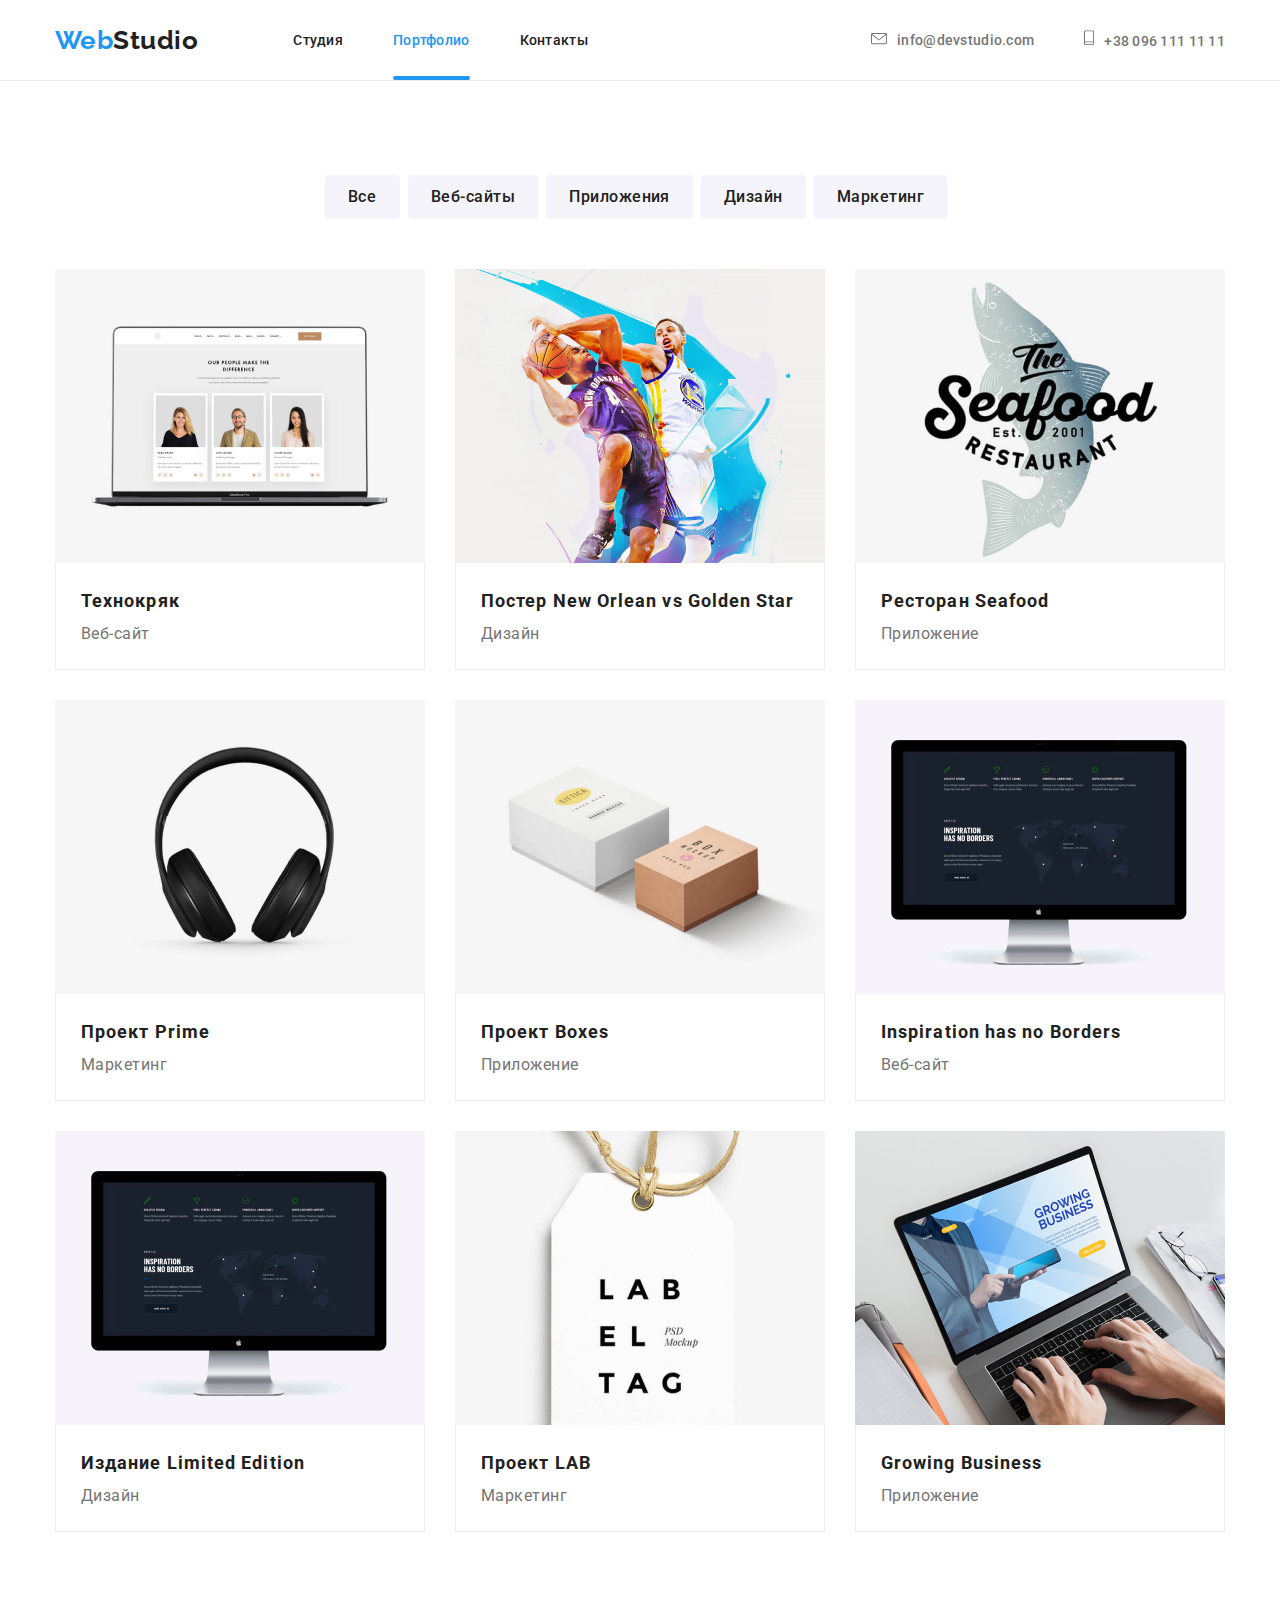
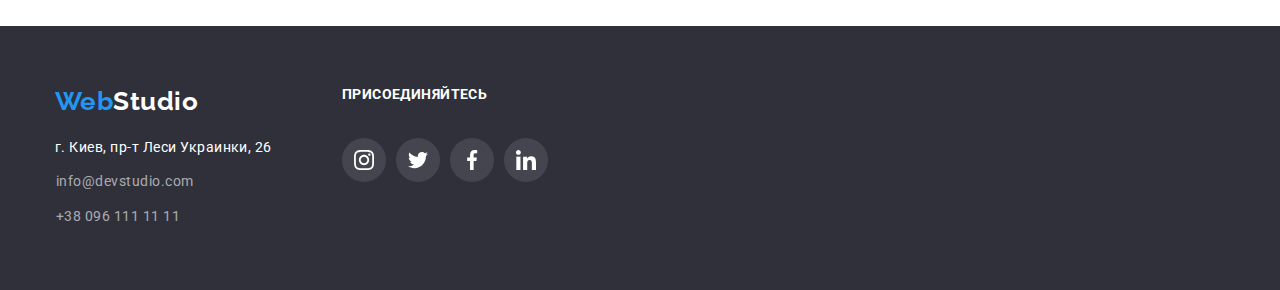
==== commit c7936ff4: "Add files via upload" ====
--- a/portfolio.html
+++ b/portfolio.html
@@ -94,7 +94,7 @@
 
                 <ul class="projects list ">
                     <li class="projects-item projects-box-shadow">
-                        <div>
+                        <div class="card">
                             <a href=""><img src="./images/portfolio/Tekhnokryak.jpg" alt="Проект нашей компании"
                                     width="370" />
 
--- a/css/styles.css
+++ b/css/styles.css
@@ -133,11 +133,12 @@
 /* ============== END BUTTONS ============== */
 
 /* ============== HEADER ============== */
+
 .page-header {
   border-bottom: 1px solid #ececec;
-}
-/*
-.page-header li {
+ }
+
+/*.page-header li {
   padding: 32px 0;
 }*/
 
@@ -201,7 +202,6 @@
 }
 
 
-
  .link.current {
   color: var(--accent-color);
 }
@@ -347,6 +347,7 @@
   /*max-width: 700px;*/
   
 }
+/
 /* ============== END HERO ============== */
 
 /* ============== SECTION ============== */
@@ -375,7 +376,9 @@
   text-align: center;
   margin-top: 0;
   margin-bottom: 50px;
-}
+  
+}
+
 
 
 .section-special-first {
@@ -388,6 +391,10 @@
     padding-top: 94px;
     padding-bottom: 94px;
 
+}
+
+.team-padding{
+  padding-top: 94px;
 }
 
 /* ============== END SECTION ============== */
@@ -435,6 +442,29 @@
   flex-basis: calc((100% - 90px) / 3);
 }
 
+.services-text{
+ 
+  
+  /*display: flex;height: 70px;
+  */
+  transform: translate();
+  position: relative;
+  top: -70px;
+  padding-top: 27px;
+  padding-bottom: 27px; 
+  background-color: rgba(47, 48, 58, 0.8);
+
+  font-family: Roboto;
+font-style: normal;
+font-weight: bold;
+font-size: 14px;
+line-height: 16px;
+text-align: center;
+letter-spacing: 0.03em;
+text-transform: uppercase;
+
+color: #FFFFFF;
+}
 
 /* ============== END SERVICES ============== */
 
@@ -443,7 +473,7 @@
   background-color: var(--special-background-color);
   text-align: center;
   background: #F5F4FA;
-;
+
 }
 .background-partners{ background: #fff;
 
@@ -456,6 +486,7 @@
   flex-wrap: wrap;
   margin-left: -30px;
   margin-top: -30px;
+  padding-bottom: 94px;
 }
 
 .employees-item {
@@ -464,6 +495,7 @@
   display: inline-block;
   margin-left: 30px;
   margin-top: 30px;
+  
   /*flex-basis: calc((100% - 120px) / 4);*/
   box-shadow: 0px 1px 3px rgba(0, 0, 0, 0.12), 0px 1px 1px rgba(0, 0, 0, 0.14),
     0px 2px 1px rgba(0, 0, 0, 0.2);
@@ -506,6 +538,7 @@
   display: flex;
   flex-direction: reverse;
   justify-content: center;
+  margin-top: 94px;
 }
 
 .filter .button {
@@ -538,11 +571,16 @@
   flex-wrap: wrap;
   margin-left: -30px;
   margin-top: -30px;
+
+
+  padding-bottom: 94px;
 }
 .projects-box-shadow:hover{
   box-shadow: 0px 1px 1px rgba(0, 0, 0, 0.12), 0px 4px 4px rgba(0, 0, 0, 0.06), 1px 4px 6px rgba(0, 0, 0, 0.16);
 }
 
+.card{position: relative;
+    overflow: hidden;}
 
 .projects-item {
   margin-left: 30px;
@@ -561,6 +599,58 @@
 h2 {
   margin: 0;
 }
+
+.project-text{
+transform: translateY(0%);
+
+opacity: 0;
+  transition: transform 250ms cubic-bezier(0.4, 0, 0.2, 1),
+    opacity 250ms  cubic-bezier(0.4, 0, 0.2, 1);
+
+/*
+
+*/
+
+ 
+font-family: Roboto;
+font-style: normal;
+font-weight: normal;
+font-size: 18px;
+line-height: 28px;
+
+
+ width:370px;
+height: 294px;
+padding: 64px;
+padding-left: 24px;
+padding-right: 24px;
+
+letter-spacing: 0.03em;
+
+color:rgba(33, 150, 243, 1);
+
+pointer-events: none;
+}
+
+.projects-item:hover .project-text{
+  transform: translateY(-100%);
+  opacity: 1;
+  width:370px;
+height: 294px;
+
+
+padding: 64px;
+padding-left: 24px;
+padding-right: 24px;
+background: rgba(33, 150, 243, 0.9);
+color: #FFFFFF;
+}
+
+
+.project-text{
+  position: absolute;}
+
+
 
 /* ============== END PORTFOLIO PROJECTS ============== */
 
@@ -1040,7 +1130,6 @@
 
 
 /*********************/
-
 /* backdrop*/ 
 .backdrop {
   position: fixed;
@@ -1058,7 +1147,6 @@
   pointer-events: none;
   
 }
-/* backdrop END*/ 
 
 /* modal */
 .modal {
@@ -1089,5 +1177,3 @@
   width: 11px;
   height: 11px;
 }
-/* modal END*/
-/*********************/
